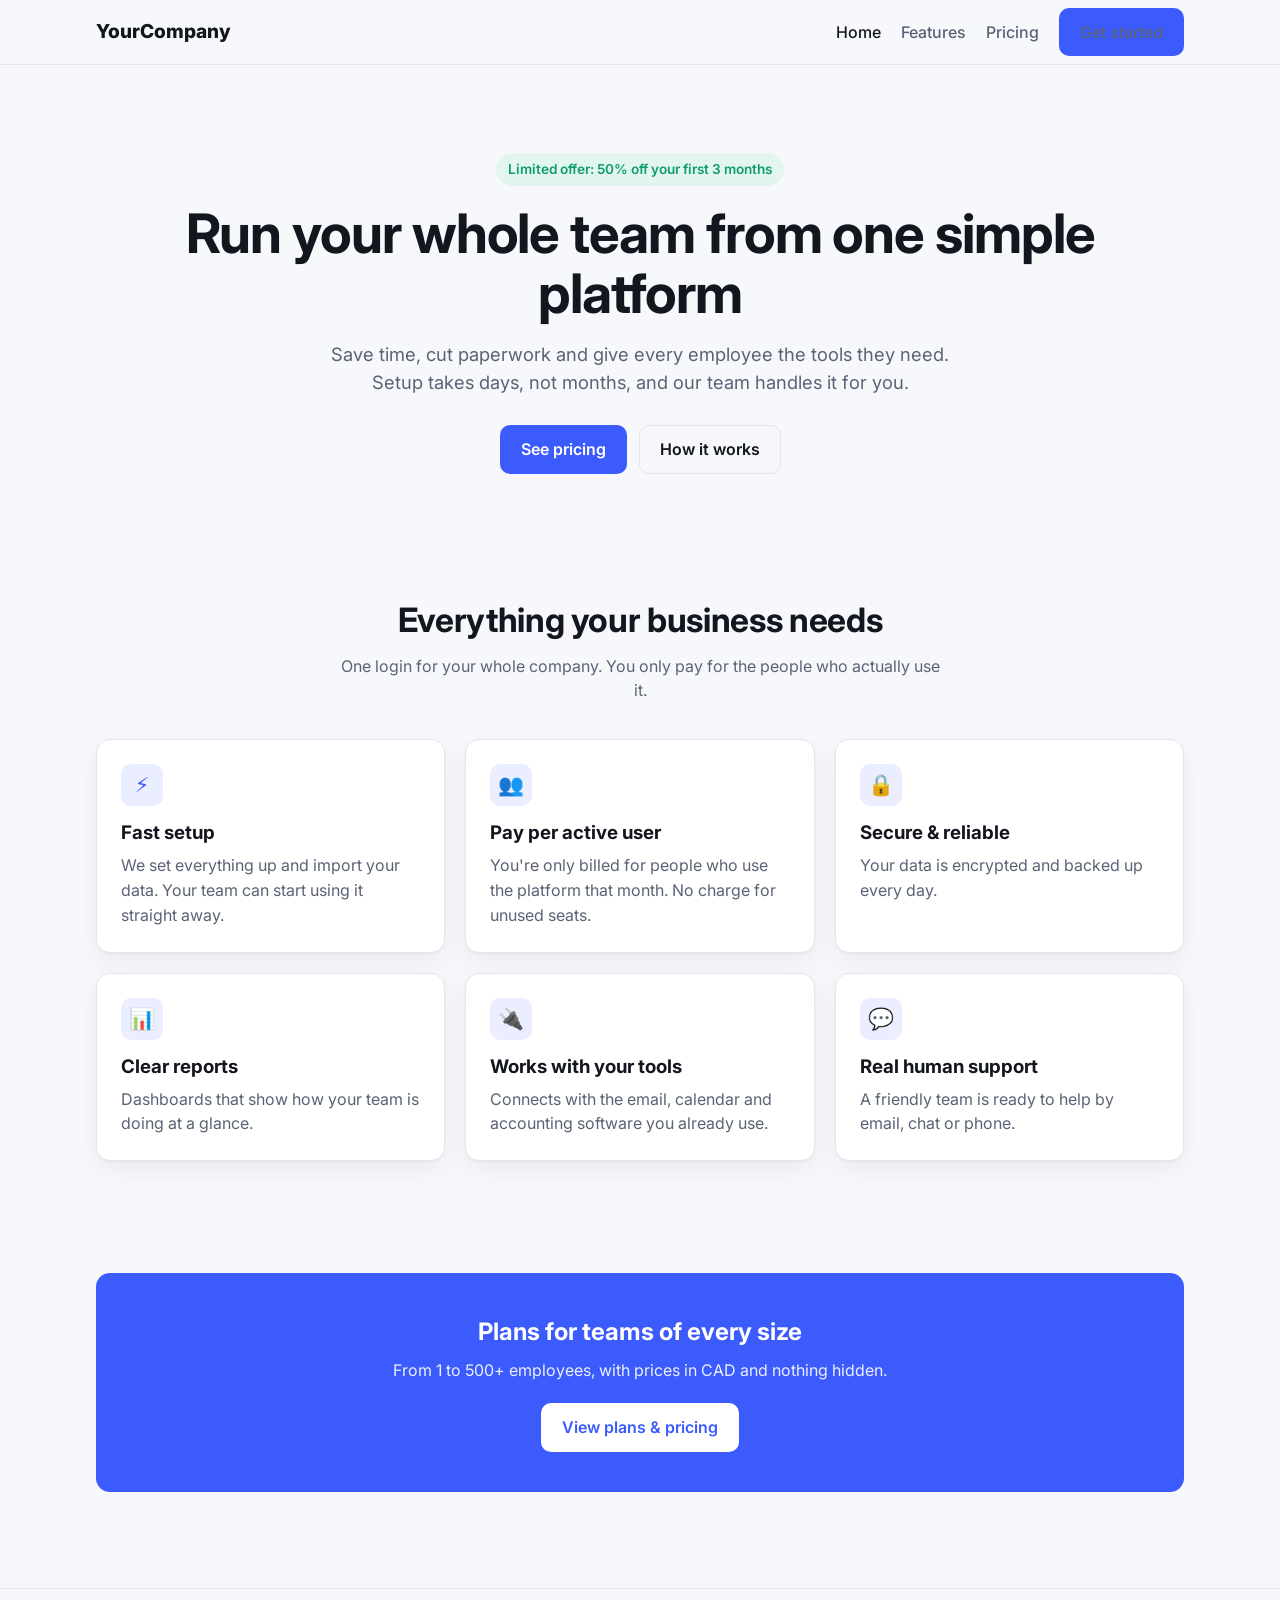
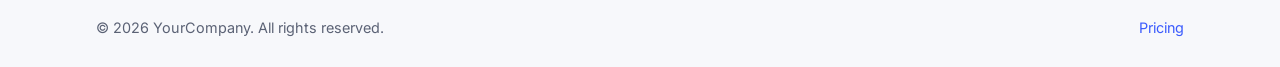
==== index.html @ 37468e49 "Add website with home and pricing pages Pricing page has three plans by company size (CAD), a monthl" ====
<!doctype html>
<html lang="en">
<head>
  <meta charset="utf-8">
  <meta name="viewport" content="width=device-width, initial-scale=1">
  <title>YourCompany | Workforce software for growing teams</title>
  <meta name="description" content="Simple, powerful software for your whole team. Transparent pricing in CAD.">
  <link rel="preconnect" href="https://fonts.googleapis.com">
  <link href="https://fonts.googleapis.com/css2?family=Inter:wght@400;500;600;700;800&display=swap" rel="stylesheet">
  <link rel="stylesheet" href="assets/styles.css">
</head>
<body>
  <header class="site-header">
    <div class="container">
      <a class="logo" href="index.html" data-company>YourCompany</a>
      <nav class="nav">
        <a href="index.html" class="active">Home</a>
        <a href="#features">Features</a>
        <a href="pricing.html">Pricing</a>
        <a class="btn btn-primary" href="pricing.html">Get started</a>
      </nav>
    </div>
  </header>

  <main>
    <section class="hero">
      <div class="container">
        <span class="badge">Limited offer: <span data-promo></span></span>
        <h1>Run your whole team from one simple platform</h1>
        <p>Save time, cut paperwork and give every employee the tools they need. Setup takes days, not months, and our team handles it for you.</p>
        <div class="actions">
          <a class="btn btn-primary" href="pricing.html">See pricing</a>
          <a class="btn btn-outline" href="#features">How it works</a>
        </div>
      </div>
    </section>

    <section id="features">
      <div class="container">
        <h2 class="section-title">Everything your business needs</h2>
        <p class="section-sub">One login for your whole company. You only pay for the people who actually use it.</p>
        <div class="grid-3">
          <div class="card">
            <div class="feature-icon">⚡</div>
            <h3>Fast setup</h3>
            <p>We set everything up and import your data. Your team can start using it straight away.</p>
          </div>
          <div class="card">
            <div class="feature-icon">👥</div>
            <h3>Pay per active user</h3>
            <p>You're only billed for people who use the platform that month. No charge for unused seats.</p>
          </div>
          <div class="card">
            <div class="feature-icon">🔒</div>
            <h3>Secure &amp; reliable</h3>
            <p>Your data is encrypted and backed up every day.</p>
          </div>
          <div class="card">
            <div class="feature-icon">📊</div>
            <h3>Clear reports</h3>
            <p>Dashboards that show how your team is doing at a glance.</p>
          </div>
          <div class="card">
            <div class="feature-icon">🔌</div>
            <h3>Works with your tools</h3>
            <p>Connects with the email, calendar and accounting software you already use.</p>
          </div>
          <div class="card">
            <div class="feature-icon">💬</div>
            <h3>Real human support</h3>
            <p>A friendly team is ready to help by email, chat or phone.</p>
          </div>
        </div>
      </div>
    </section>

    <section>
      <div class="container">
        <div class="cta-band">
          <h2>Plans for teams of every size</h2>
          <p>From 1 to 500+ employees, with prices in CAD and nothing hidden.</p>
          <a class="btn" href="pricing.html">View plans &amp; pricing</a>
        </div>
      </div>
    </section>
  </main>

  <footer class="site-footer">
    <div class="container">
      <span>© <span data-year></span> <span data-company>YourCompany</span>. All rights reserved.</span>
      <span><a href="pricing.html">Pricing</a></span>
    </div>
  </footer>

  <script src="assets/config.js"></script>
  <script src="assets/site.js"></script>
</body>
</html>
---- assets/styles.css ----
:root {
  --bg: #f7f8fb;
  --surface: #ffffff;
  --text: #14161f;
  --muted: #5b6275;
  --border: #e3e6ee;
  --brand: #3b5bfd;
  --brand-ink: #ffffff;
  --brand-soft: #eaeefe;
  --accent: #0f9d6b;
  --accent-soft: #e3f6ee;
  --shadow: 0 1px 2px rgba(20, 22, 31, .04), 0 8px 24px rgba(20, 22, 31, .06);
  --radius: 14px;
}
@media (prefers-color-scheme: dark) {
  :root:not([data-theme="light"]) {
    --bg: #0e1016;
    --surface: #171a23;
    --text: #eef0f6;
    --muted: #9aa1b4;
    --border: #2a2f3d;
    --brand: #6f86ff;
    --brand-ink: #0e1016;
    --brand-soft: #1e2542;
    --accent: #3ccf95;
    --accent-soft: #15332a;
    --shadow: 0 1px 2px rgba(0, 0, 0, .3), 0 8px 24px rgba(0, 0, 0, .3);
  }
}

* { box-sizing: border-box; }
html { scroll-behavior: smooth; }
body {
  margin: 0;
  background: var(--bg);
  color: var(--text);
  font-family: "Inter", system-ui, -apple-system, "Segoe UI", Roboto, sans-serif;
  line-height: 1.55;
  -webkit-font-smoothing: antialiased;
}
a { color: var(--brand); text-decoration: none; }
a:hover { text-decoration: underline; }
.container { max-width: 1120px; margin: 0 auto; padding: 0 16px; }

/* Header */
.site-header {
  position: sticky; top: 0; z-index: 10;
  background: color-mix(in srgb, var(--bg) 85%, transparent);
  backdrop-filter: blur(8px);
  border-bottom: 1px solid var(--border);
}
.site-header .container { display: flex; align-items: center; justify-content: space-between; height: 64px; }
.logo { font-weight: 800; font-size: 1.2rem; color: var(--text); }
.logo:hover { text-decoration: none; }
.nav { display: flex; gap: 20px; align-items: center; }
.nav a { color: var(--muted); font-weight: 500; }
.nav a.active, .nav a:hover { color: var(--text); text-decoration: none; }

/* Buttons */
.btn {
  display: inline-flex; align-items: center; justify-content: center;
  padding: 11px 20px; border-radius: 10px; border: 1px solid transparent;
  font: inherit; font-weight: 600; cursor: pointer; transition: transform .1s, opacity .15s;
}
.btn:hover { text-decoration: none; opacity: .92; }
.btn:active { transform: translateY(1px); }
.btn-primary { background: var(--brand); color: var(--brand-ink); }
.btn-outline { background: transparent; color: var(--text); border-color: var(--border); }
.btn-block { width: 100%; }

/* Hero */
.hero { padding: 88px 0 64px; text-align: center; }
.hero h1 { font-size: clamp(2rem, 5vw, 3.4rem); line-height: 1.1; margin: 0 0 16px; letter-spacing: -.02em; }
.hero p { font-size: 1.15rem; color: var(--muted); max-width: 640px; margin: 0 auto 28px; }
.hero .actions { display: flex; gap: 12px; justify-content: center; flex-wrap: wrap; }
.badge {
  display: inline-block; padding: 6px 12px; border-radius: 999px;
  background: var(--accent-soft); color: var(--accent); font-weight: 600; font-size: .85rem; margin-bottom: 18px;
}

/* Sections */
section { padding: 56px 0; }
.section-title { text-align: center; font-size: clamp(1.5rem, 3vw, 2.1rem); margin: 0 0 8px; letter-spacing: -.01em; }
.section-sub { text-align: center; color: var(--muted); margin: 0 auto 36px; max-width: 600px; }

.grid-3 { display: grid; grid-template-columns: repeat(3, 1fr); gap: 20px; }
@media (max-width: 860px) { .grid-3 { grid-template-columns: 1fr; } }

.card {
  background: var(--surface); border: 1px solid var(--border);
  border-radius: var(--radius); padding: 24px; box-shadow: var(--shadow);
}
.feature-icon {
  width: 42px; height: 42px; border-radius: 10px; display: grid; place-items: center;
  background: var(--brand-soft); color: var(--brand); font-size: 1.3rem; margin-bottom: 12px;
}
.card h3 { margin: 0 0 6px; }
.card p { margin: 0; color: var(--muted); }

.cta-band {
  background: var(--brand); color: var(--brand-ink); border-radius: var(--radius);
  padding: 40px 24px; text-align: center;
}
.cta-band h2 { margin: 0 0 8px; }
.cta-band p { margin: 0 0 20px; opacity: .9; }
.cta-band .btn { background: var(--brand-ink); color: var(--brand); }

/* Pricing */
.promo-banner {
  display: flex; gap: 10px; align-items: center; justify-content: center; flex-wrap: wrap;
  background: var(--accent-soft); color: var(--accent); border-radius: 12px;
  padding: 12px 16px; font-weight: 600; margin: 0 auto 28px; max-width: 720px; text-align: center;
}
.toggle-wrap { display: flex; justify-content: center; margin-bottom: 32px; }
.toggle {
  display: inline-flex; background: var(--surface); border: 1px solid var(--border);
  border-radius: 999px; padding: 4px;
}
.toggle button {
  border: 0; background: transparent; color: var(--muted); font: inherit; font-weight: 600;
  padding: 9px 18px; border-radius: 999px; cursor: pointer;
}
.toggle button[aria-pressed="true"] { background: var(--brand); color: var(--brand-ink); }
.save-pill { font-size: .75rem; background: var(--accent-soft); color: var(--accent); padding: 2px 8px; border-radius: 999px; margin-left: 6px; }
.toggle button[aria-pressed="true"] .save-pill { background: rgba(255,255,255,.25); color: inherit; }

.plan { display: flex; flex-direction: column; position: relative; }
.plan.popular { border: 2px solid var(--brand); }
.plan .ribbon {
  position: absolute; top: -12px; left: 50%; transform: translateX(-50%);
  background: var(--brand); color: var(--brand-ink); font-size: .75rem; font-weight: 700;
  padding: 4px 12px; border-radius: 999px; white-space: nowrap;
}
.plan-size { color: var(--muted); font-weight: 500; margin-bottom: 18px; }
.price { font-size: 2.4rem; font-weight: 800; letter-spacing: -.02em; line-height: 1; }
.price small { font-size: .95rem; font-weight: 500; color: var(--muted); letter-spacing: 0; }
.price-old { color: var(--muted); text-decoration: line-through; font-size: .95rem; min-height: 1.4em; }
.price-note { color: var(--accent); font-weight: 600; font-size: .9rem; margin: 6px 0 4px; }
.price-after { color: var(--muted); font-size: .88rem; }
.setup {
  margin: 18px 0; padding: 12px 14px; border-radius: 10px; background: var(--bg);
  border: 1px dashed var(--border); font-size: .92rem;
}
.setup strong { font-size: 1.05rem; }
.plan ul { list-style: none; padding: 0; margin: 0 0 24px; flex: 1; }
.plan li { padding: 6px 0 6px 26px; position: relative; }
.plan li::before { content: "✓"; position: absolute; left: 0; color: var(--accent); font-weight: 800; }

/* Calculator */
.calc { display: grid; grid-template-columns: 1fr 1fr; gap: 28px; align-items: start; }
@media (max-width: 760px) { .calc { grid-template-columns: 1fr; } }
.field { margin-bottom: 16px; }
.field label { display: block; font-weight: 600; margin-bottom: 6px; }
.field .hint { color: var(--muted); font-size: .85rem; margin-top: 4px; }
input, select, textarea {
  width: 100%; padding: 11px 12px; border-radius: 10px; border: 1px solid var(--border);
  background: var(--surface); color: var(--text); font: inherit;
}
input:focus, select:focus, textarea:focus { outline: 2px solid var(--brand); outline-offset: 1px; }
.summary-row { display: flex; justify-content: space-between; gap: 12px; padding: 10px 0; border-bottom: 1px solid var(--border); }
.summary-row:last-child { border-bottom: 0; }
.summary-row span:first-child { color: var(--muted); }
.summary-row span:last-child { font-weight: 700; text-align: right; }
.summary-row.total span { color: var(--text); font-size: 1.1rem; }

/* FAQ */
.faq { max-width: 760px; margin: 0 auto; }
.faq details { background: var(--surface); border: 1px solid var(--border); border-radius: 12px; padding: 14px 18px; margin-bottom: 10px; }
.faq summary { font-weight: 600; cursor: pointer; }
.faq details p { color: var(--muted); margin: 10px 0 0; }

/* Modal */
.modal { position: fixed; inset: 0; background: rgba(10, 12, 18, .55); display: none; align-items: center; justify-content: center; padding: 16px; z-index: 50; }
.modal.open { display: flex; }
.modal-box { width: 100%; max-width: 520px; max-height: calc(100vh - 32px); overflow: auto; }
.modal-head { display: flex; justify-content: space-between; align-items: center; margin-bottom: 12px; }
.modal-head h3 { margin: 0; }
.close-btn { background: none; border: 0; color: var(--muted); font-size: 1.6rem; cursor: pointer; line-height: 1; }
.row-2 { display: grid; grid-template-columns: 1fr 1fr; gap: 12px; }
@media (max-width: 520px) { .row-2 { grid-template-columns: 1fr; } }
.success { text-align: center; padding: 16px 0; }
.success .check { font-size: 2.6rem; color: var(--accent); }

/* Footer */
.site-footer { border-top: 1px solid var(--border); padding: 28px 0; color: var(--muted); font-size: .9rem; margin-top: 40px; }
.site-footer .container { display: flex; justify-content: space-between; flex-wrap: wrap; gap: 12px; }

@media (max-width: 600px) {
  .nav { gap: 12px; font-size: .92rem; }
  .nav a:not(.btn):not(.active) { display: none; }
  .nav .btn { padding: 8px 14px; }
}
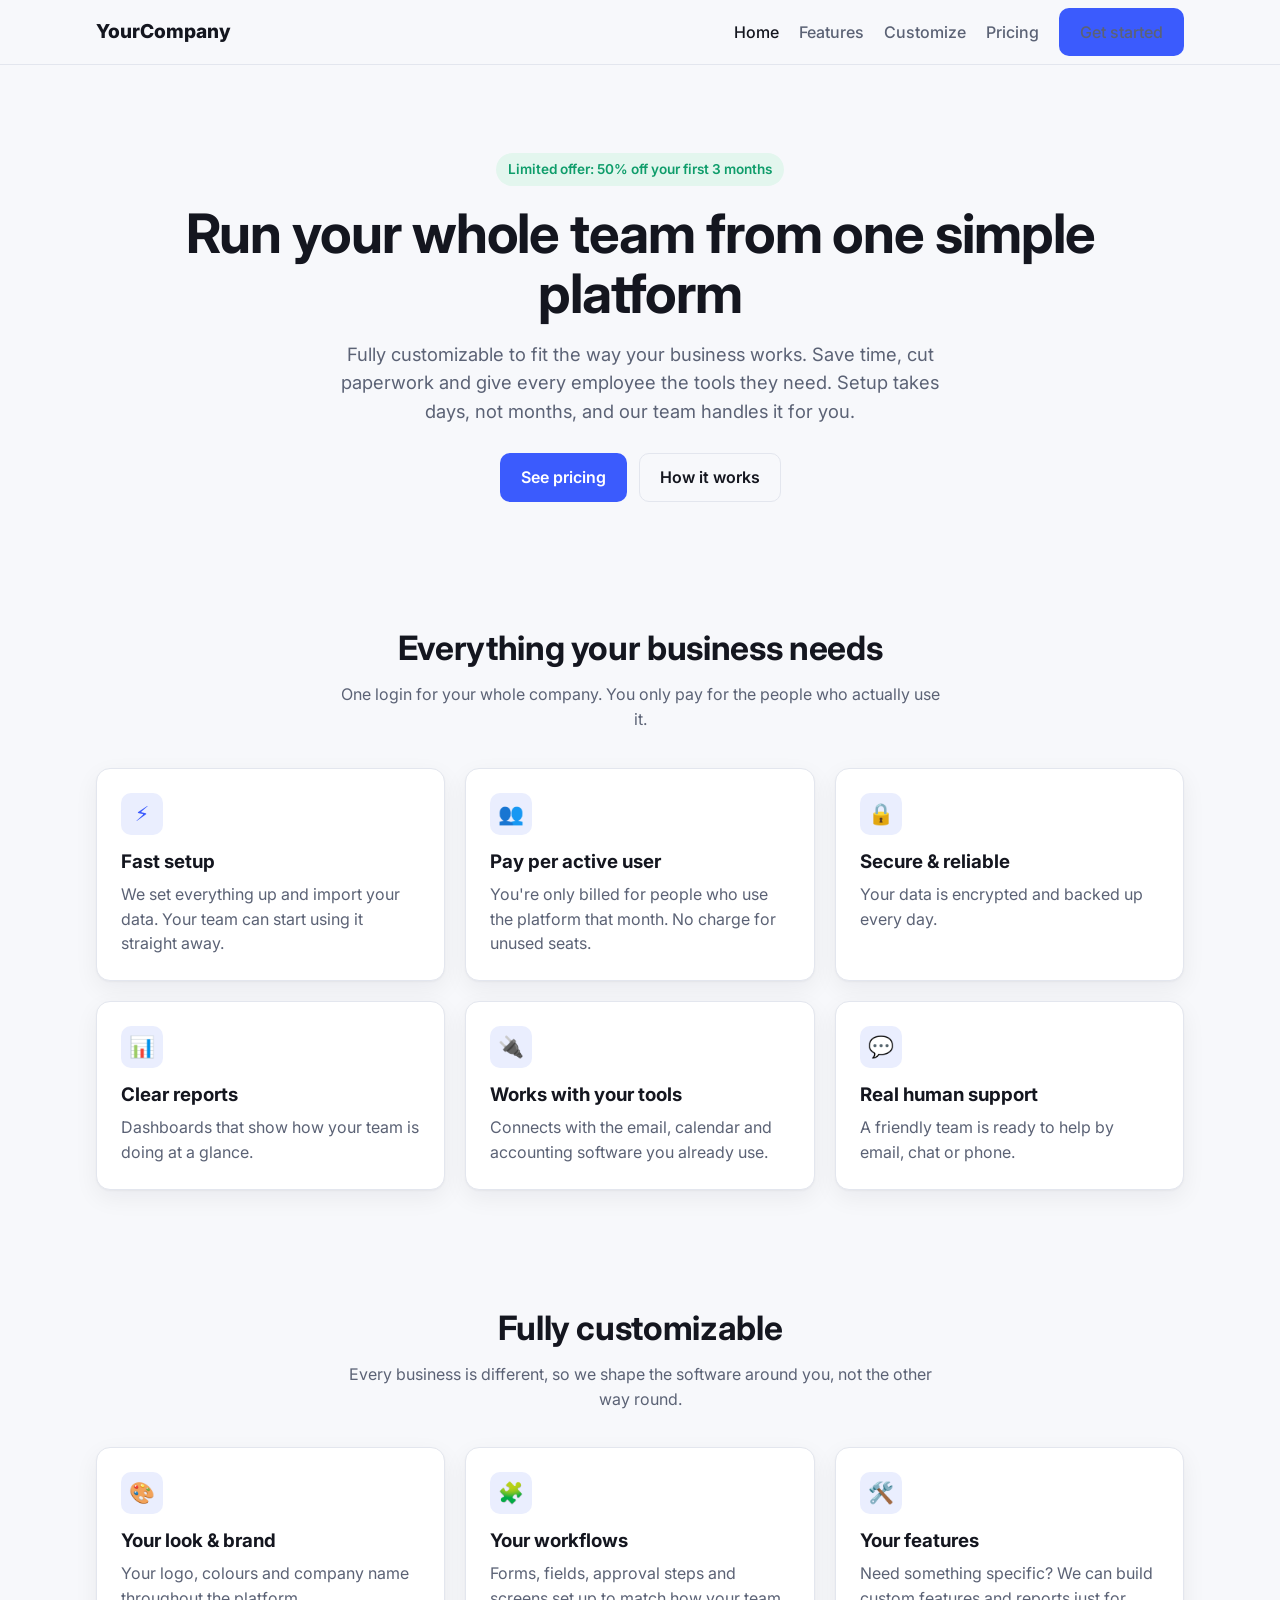
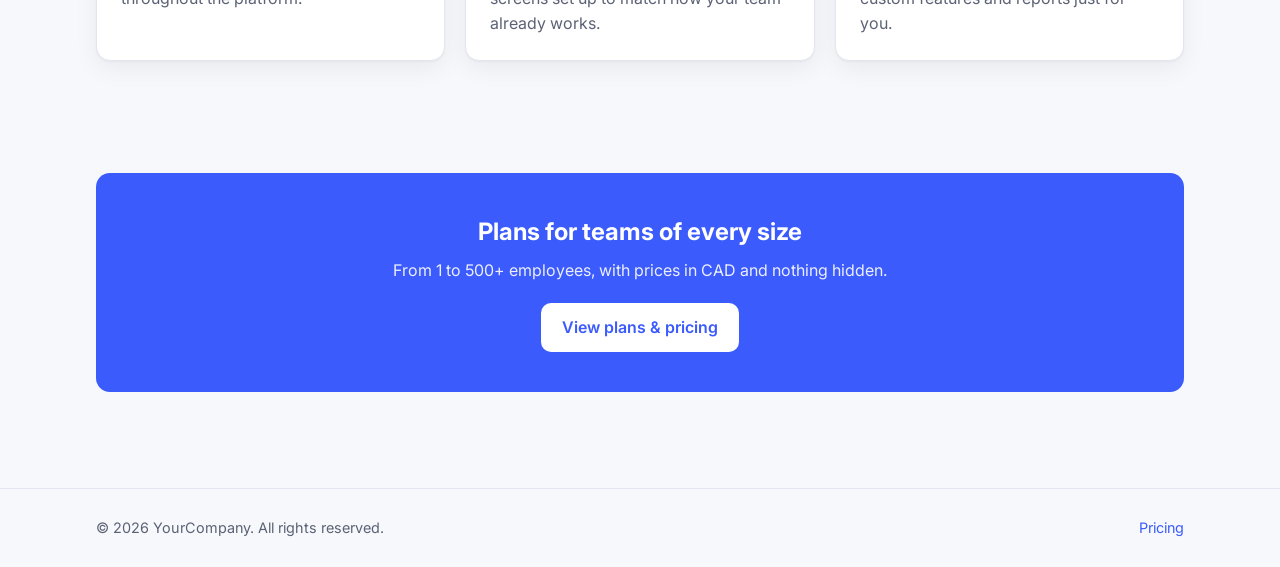
==== commit 38753c36: "Add fully customizable messaging to home and pricing pages Co-Authored-By: Claude Opus 5.5 <noreply@" ====
--- a/index.html
+++ b/index.html
@@ -16,6 +16,7 @@
       <nav class="nav">
         <a href="index.html" class="active">Home</a>
         <a href="#features">Features</a>
+        <a href="#customizable">Customize</a>
         <a href="pricing.html">Pricing</a>
         <a class="btn btn-primary" href="pricing.html">Get started</a>
       </nav>
@@ -27,7 +28,7 @@
       <div class="container">
         <span class="badge">Limited offer: <span data-promo></span></span>
         <h1>Run your whole team from one simple platform</h1>
-        <p>Save time, cut paperwork and give every employee the tools they need. Setup takes days, not months, and our team handles it for you.</p>
+        <p>Fully customizable to fit the way your business works. Save time, cut paperwork and give every employee the tools they need. Setup takes days, not months, and our team handles it for you.</p>
         <div class="actions">
           <a class="btn btn-primary" href="pricing.html">See pricing</a>
           <a class="btn btn-outline" href="#features">How it works</a>
@@ -74,6 +75,30 @@
       </div>
     </section>
 
+    <section id="customizable">
+      <div class="container">
+        <h2 class="section-title">Fully customizable</h2>
+        <p class="section-sub">Every business is different, so we shape the software around you, not the other way round.</p>
+        <div class="grid-3">
+          <div class="card">
+            <div class="feature-icon">🎨</div>
+            <h3>Your look &amp; brand</h3>
+            <p>Your logo, colours and company name throughout the platform.</p>
+          </div>
+          <div class="card">
+            <div class="feature-icon">🧩</div>
+            <h3>Your workflows</h3>
+            <p>Forms, fields, approval steps and screens set up to match how your team already works.</p>
+          </div>
+          <div class="card">
+            <div class="feature-icon">🛠️</div>
+            <h3>Your features</h3>
+            <p>Need something specific? We can build custom features and reports just for you.</p>
+          </div>
+        </div>
+      </div>
+    </section>
+
     <section>
       <div class="container">
         <div class="cta-band">
